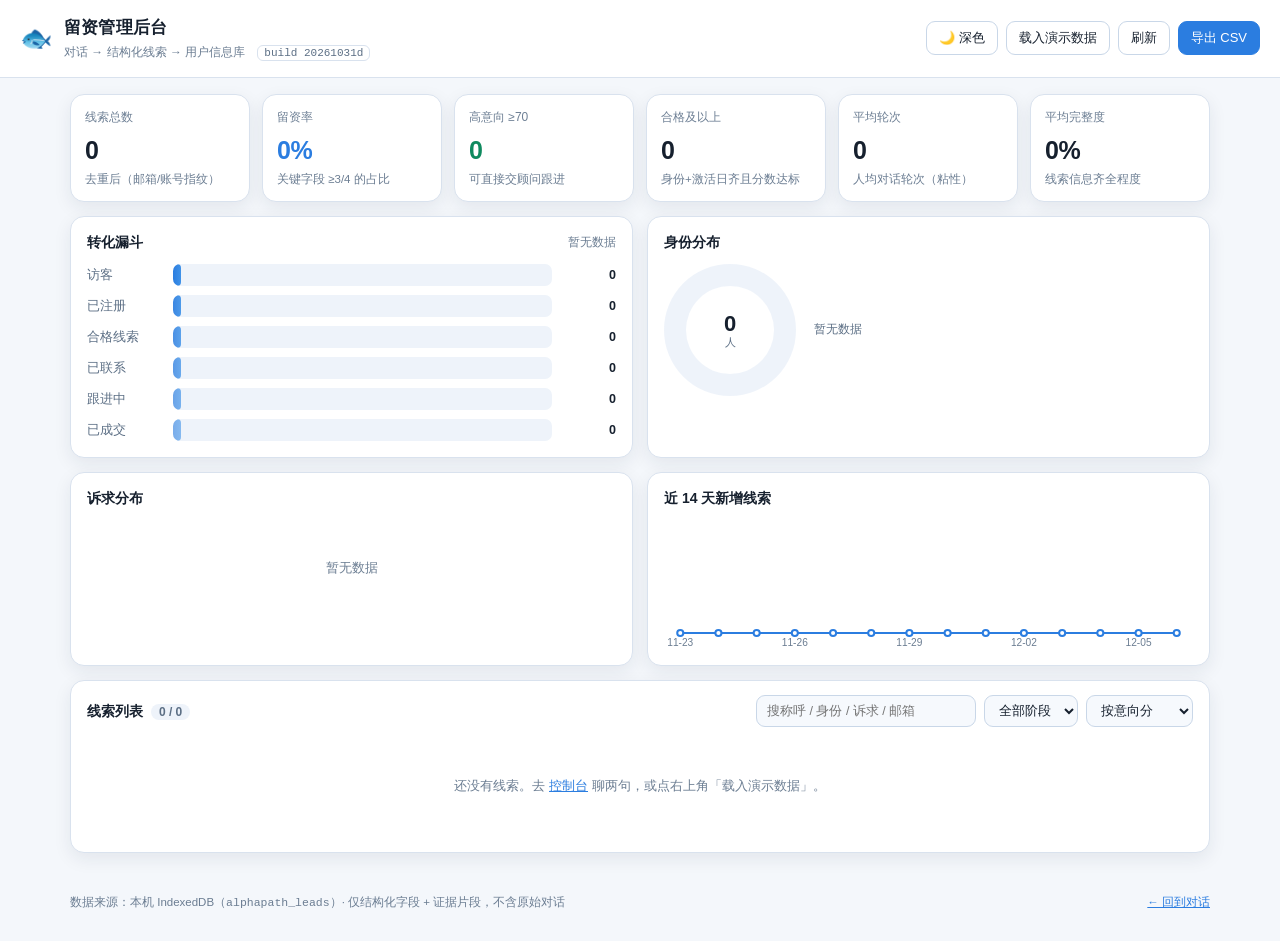
==== admin.html @ 0e46f8a5 "feat(lead): 对话留资 + 用户信息库 + 管理后台（P0，纯前端） - engine/leaddb.js：线索模型（六维意向分 / 完整度 / 漏斗阶段确定性晋级 / 改口留痕 / 同人去" ====
<!DOCTYPE html>
<html lang="zh-Hans" data-theme="light">
<head>
<meta charset="utf-8">
<meta name="viewport" content="width=device-width, initial-scale=1">
<title>留资管理后台 · AlphaPath</title>
<script>
(function () { var t = 'light'; try { t = localStorage.getItem('ap:theme') === 'dark' ? 'dark' : 'light'; } catch (e) { } document.documentElement.setAttribute('data-theme', t); })();
</script>
<link rel="stylesheet" href="admin.css?v=20261030c">
</head>
<body>

<header class="top">
  <div class="brand">
    <span class="logo">🐟</span>
    <div>
      <h1>留资管理后台</h1>
      <p class="sub">对话 → 结构化线索 → 用户信息库　<span class="build" id="build">build —</span></p>
    </div>
  </div>
  <div class="tools">
    <button class="btn ghost" id="btnTheme">🌙 深色</button>
    <button class="btn ghost" id="btnDemo">载入演示数据</button>
    <button class="btn ghost" id="btnRefresh">刷新</button>
    <button class="btn primary" id="btnExport">导出 CSV</button>
  </div>
</header>

<div class="banner" id="demoBanner" hidden>
  <b>DEMO DATA</b>　当前混入了演示种子数据（姓名与联系方式均为虚构），仅用于展示产品能力，不代表真实用户。
  <button class="link" id="btnClearDemo">清除演示数据</button>
</div>

<main>
  <section class="kpis" id="kpis"></section>

  <section class="grid2">
    <div class="card">
      <div class="card-h"><h2>转化漏斗</h2><span class="hint" id="funnelHint"></span></div>
      <div class="funnel" id="funnel"></div>
    </div>
    <div class="card">
      <div class="card-h"><h2>身份分布</h2></div>
      <div class="donut-wrap">
        <div class="donut" id="donut"><span class="donut-c" id="donutCenter">0<br><i>人</i></span></div>
        <ul class="legend" id="legend"></ul>
      </div>
    </div>
  </section>

  <section class="grid2">
    <div class="card">
      <div class="card-h"><h2>诉求分布</h2></div>
      <div class="bars" id="goalBars"></div>
    </div>
    <div class="card">
      <div class="card-h"><h2>近 14 天新增线索</h2></div>
      <div class="trend" id="trend"></div>
    </div>
  </section>

  <section class="card">
    <div class="card-h">
      <h2>线索列表 <span class="count" id="leadCount">0</span></h2>
      <div class="filters">
        <input id="q" type="search" placeholder="搜称呼 / 身份 / 诉求 / 邮箱" spellcheck="false">
        <select id="stageSel"></select>
        <select id="sortSel">
          <option value="intent">按意向分</option>
          <option value="recent">按最近活跃</option>
          <option value="complete">按完整度</option>
        </select>
      </div>
    </div>
    <div class="table-wrap">
      <table id="tbl">
        <thead>
          <tr>
            <th>称呼</th><th>身份</th><th>诉求</th><th>受养人</th>
            <th>完整度</th><th>意向分</th><th>阶段</th><th>轮次</th><th>最近活跃</th>
          </tr>
        </thead>
        <tbody id="tbody"></tbody>
      </table>
      <p class="empty" id="empty" hidden>还没有线索。去 <a href="console.html" target="_blank" rel="noopener">控制台</a> 聊两句，或点右上角「载入演示数据」。</p>
    </div>
  </section>
</main>

<aside class="drawer" id="drawer" hidden>
  <div class="drawer-box">
    <button class="drawer-x" id="drawerX">✕</button>
    <div id="drawerBody"></div>
  </div>
</aside>

<footer class="foot">
  <span>数据来源：本机 IndexedDB（<code>alphapath_leads</code>）· 仅结构化字段 + 证据片段，不含原始对话</span>
  <span><a href="console.html">← 回到对话</a></span>
</footer>

<script src="engine/data/kb.js?v=20261030c"></script>
<script src="engine/leaddb.js?v=20261030c"></script>
<script src="admin.js?v=20261030c"></script>
</body>
</html>
---- admin.css ----
/* AlphaPath · 留资管理后台样式（独立于 console，共用同一套语义 token） */
:root {
  --bg: #f4f7fb; --panel: #ffffff; --panel-2: #f6f9fd; --inset: #eef3fa;
  --text: #16202e; --muted: #5c6f85; --muted-2: #6d7f94; --faint: #6b7d92;
  --line: #d9e2ee; --line-soft: #e4ecf5; --line-strong: #c9d7e8;
  --brand: #2b7de0; --brand-2: #1f6fd0; --brand-grad-2: #3f92e8;
  --brand-soft: rgba(43,125,224,.14); --brand-line: #9dc3ee; --on-accent: #0f3f72;
  --ok: #12996a; --ok-2: #0f8a5f; --ok-soft: rgba(18,153,106,.12); --ok-line: #8fd9bd;
  --warn: #b3760f; --bad: #d64545; --danger-bg: #fdeaea; --danger-line: #e7b3b3; --danger-text: #c33d3d;
  --shadow: 0 6px 18px rgba(20,40,70,.08);
}
:root[data-theme="dark"] {
  --bg: #0b1220; --panel: #111a2b; --panel-2: #0f1727; --inset: #16203a;
  --text: #e8eef7; --muted: #9fb0c6; --muted-2: #93a5bc; --faint: #8fa2b8;
  --line: #1e2b44; --line-soft: #1a2436; --line-strong: #2a3a58;
  --brand: #4da3ff; --brand-2: #3d8ef0; --brand-grad-2: #6fb6ff;
  --brand-soft: rgba(77,163,255,.16); --brand-line: #2f5c92; --on-accent: #dbe8f8;
  --ok: #35c48d; --ok-2: #3ad39a; --ok-soft: rgba(53,196,141,.14); --ok-line: #2b6f57;
  --warn: #e0a33a; --bad: #f07272; --danger-bg: rgba(240,114,114,.14); --danger-line: #6d3a3a; --danger-text: #ff9c9c;
  --shadow: 0 10px 26px rgba(0,0,0,.35);
}
* { box-sizing: border-box; }
html, body { margin: 0; }
body {
  background: var(--bg); color: var(--text);
  font: 14px/1.6 -apple-system, BlinkMacSystemFont, "Segoe UI", "Microsoft YaHei", "PingFang SC", sans-serif;
  -webkit-font-smoothing: antialiased;
}

/* 顶栏 */
.top {
  display: flex; align-items: center; justify-content: space-between; gap: 16px; flex-wrap: wrap;
  padding: 14px 20px; background: var(--panel); border-bottom: 1px solid var(--line); position: sticky; top: 0; z-index: 20;
}
.brand { display: flex; align-items: center; gap: 12px; }
.logo { font-size: 26px; line-height: 1; }
.top h1 { margin: 0; font-size: 17px; letter-spacing: .2px; }
.sub { margin: 2px 0 0; font-size: 12px; color: var(--faint); }
.build { font-family: ui-monospace, Consolas, monospace; font-size: 11px; padding: 1px 6px; border: 1px solid var(--line); border-radius: 6px; color: var(--muted); }
.tools { display: flex; gap: 8px; flex-wrap: wrap; }

.btn {
  appearance: none; border: 1px solid var(--line-strong); background: var(--panel-2); color: var(--text);
  padding: 7px 12px; border-radius: 9px; font-size: 13px; cursor: pointer; transition: .18s;
}
.btn:hover { border-color: var(--brand-line); color: var(--on-accent); background: var(--brand-soft); }
.btn.primary { background: var(--brand); border-color: var(--brand); color: #fff; }
.btn.primary:hover { background: var(--brand-2); border-color: var(--brand-2); color: #fff; }
.btn.ghost { background: transparent; }
.link { appearance: none; background: none; border: 0; color: var(--brand); cursor: pointer; font-size: 12.5px; text-decoration: underline; padding: 0 4px; }

/* 演示横幅 */
.banner {
  margin: 12px 20px 0; padding: 9px 14px; border-radius: 10px; font-size: 12.5px;
  background: rgba(179,118,15,.12); border: 1px solid rgba(179,118,15,.4); color: var(--warn);
}
.banner b { letter-spacing: 1px; }

main { max-width: 1180px; margin: 0 auto; padding: 16px 20px 40px; display: grid; gap: 14px; }

/* 指标卡 */
.kpis { display: grid; grid-template-columns: repeat(6, minmax(0,1fr)); gap: 12px; }
.kpi { background: var(--panel); border: 1px solid var(--line); border-radius: 14px; padding: 13px 14px; box-shadow: var(--shadow); }
.kpi .k { font-size: 12px; color: var(--muted-2); display: flex; align-items: center; gap: 5px; }
.kpi .v { font-size: 25px; font-weight: 700; letter-spacing: -.5px; margin-top: 3px; font-variant-numeric: tabular-nums; }
.kpi .v small { font-size: 12px; font-weight: 500; color: var(--muted); margin-left: 3px; }
.kpi .d { font-size: 11.5px; color: var(--faint); }
.kpi.hot .v { color: var(--brand); }
.kpi.good .v { color: var(--ok-2); }

/* 卡片 */
.card { background: var(--panel); border: 1px solid var(--line); border-radius: 14px; padding: 14px 16px 16px; box-shadow: var(--shadow); }
.card-h { display: flex; align-items: center; justify-content: space-between; gap: 10px; flex-wrap: wrap; margin-bottom: 10px; }
.card-h h2 { margin: 0; font-size: 14px; }
.hint { font-size: 11.5px; color: var(--faint); }
.count { font-size: 12px; color: var(--muted); background: var(--inset); border-radius: 999px; padding: 1px 8px; margin-left: 4px; }
.grid2 { display: grid; grid-template-columns: 1fr 1fr; gap: 14px; }

/* 漏斗 */
.funnel { display: grid; gap: 9px; }
.fn { display: grid; grid-template-columns: 76px 1fr 54px; align-items: center; gap: 10px; font-size: 12.5px; }
.fn .lb { color: var(--muted); }
.fn .bar { height: 22px; border-radius: 7px; background: var(--inset); overflow: hidden; }
.fn .bar > i { display: block; height: 100%; width: 0; border-radius: 7px; background: linear-gradient(90deg, var(--brand), var(--brand-grad-2)); transition: width .5s ease; }
.fn:nth-child(2) .bar > i { opacity: .92; }
.fn:nth-child(3) .bar > i { opacity: .84; }
.fn:nth-child(4) .bar > i { opacity: .76; }
.fn:nth-child(5) .bar > i { opacity: .68; }
.fn:nth-child(6) .bar > i { opacity: .6; }
.fn .n { text-align: right; font-variant-numeric: tabular-nums; color: var(--text); font-weight: 600; }

/* 甜甜圈 */
.donut-wrap { display: flex; align-items: center; gap: 18px; flex-wrap: wrap; }
.donut {
  position: relative; width: 132px; height: 132px; border-radius: 50%; flex: 0 0 auto;
  background: conic-gradient(var(--inset) 0 100%);
  transition: background .4s;
}
.donut::after { content: ''; position: absolute; inset: 22px; border-radius: 50%; background: var(--panel); }
.donut-c { position: absolute; inset: 0; display: flex; align-items: center; justify-content: center; flex-direction: column; font-size: 22px; font-weight: 700; z-index: 2; line-height: 1.1; }
.donut-c i { font-size: 11px; font-weight: 500; color: var(--muted); font-style: normal; }
.legend { list-style: none; margin: 0; padding: 0; display: grid; gap: 5px; font-size: 12px; min-width: 150px; }
.legend li { display: flex; align-items: center; gap: 7px; color: var(--muted); }
.legend i { width: 9px; height: 9px; border-radius: 3px; flex: 0 0 auto; }
.legend b { margin-left: auto; color: var(--text); font-variant-numeric: tabular-nums; }

/* 横向分布条 */
.bars { display: grid; gap: 8px; }
.bl { display: grid; grid-template-columns: 84px 1fr 42px; gap: 10px; align-items: center; font-size: 12.5px; }
.bl .lb { color: var(--muted); }
.bl .tr { height: 9px; border-radius: 999px; background: var(--inset); overflow: hidden; }
.bl .tr > i { display: block; height: 100%; width: 0; background: var(--brand); border-radius: 999px; transition: width .5s; }
.bl .n { text-align: right; color: var(--text); font-variant-numeric: tabular-nums; }

/* 趋势 */
.trend svg { width: 100%; height: 130px; display: block; }
.trend .axis { stroke: var(--line-soft); stroke-width: 1; }
.trend .line { fill: none; stroke: var(--brand); stroke-width: 2.2; stroke-linecap: round; stroke-linejoin: round; }
.trend .area { fill: var(--brand); opacity: .12; }
.trend .pt { fill: var(--panel); stroke: var(--brand); stroke-width: 2; }
.trend .xl { fill: var(--faint); font-size: 10px; }

/* 表格 */
.filters { display: flex; gap: 8px; flex-wrap: wrap; }
.filters input, .filters select {
  background: var(--panel-2); color: var(--text); border: 1px solid var(--line-strong);
  border-radius: 9px; padding: 7px 10px; font-size: 12.5px;
}
.filters input { min-width: 220px; }
.table-wrap { overflow-x: auto; }
table { width: 100%; border-collapse: collapse; font-size: 13px; }
th, td { text-align: left; padding: 9px 10px; border-bottom: 1px solid var(--line-soft); white-space: nowrap; }
th { font-size: 11.5px; font-weight: 600; color: var(--muted-2); letter-spacing: .3px; background: var(--panel-2); position: sticky; top: 0; }
tbody tr { cursor: pointer; transition: background .15s; }
tbody tr:hover { background: var(--brand-soft); }
td.num { font-variant-numeric: tabular-nums; }
.tag { display: inline-block; padding: 1px 8px; border-radius: 999px; font-size: 11.5px; border: 1px solid var(--brand-line); background: var(--brand-soft); color: var(--on-accent); }
.tag.st-qualified { border-color: var(--ok-line); background: var(--ok-soft); color: var(--ok-2); }
.tag.st-contacted, .tag.st-consulting { border-color: rgba(179,118,15,.4); background: rgba(179,118,15,.12); color: var(--warn); }
.tag.st-converted { border-color: var(--ok-line); background: var(--ok-soft); color: var(--ok-2); font-weight: 600; }
.tag.st-lost { border-color: var(--danger-line); background: var(--danger-bg); color: var(--danger-text); }
.tag.demo { border-color: rgba(179,118,15,.4); background: rgba(179,118,15,.12); color: var(--warn); margin-left: 5px; font-size: 10.5px; }
.mini { height: 6px; width: 54px; border-radius: 999px; background: var(--inset); display: inline-block; vertical-align: middle; overflow: hidden; margin-right: 6px; }
.mini > i { display: block; height: 100%; background: linear-gradient(90deg, var(--brand), var(--brand-grad-2)); }
.empty { text-align: center; color: var(--faint); padding: 26px 10px; font-size: 13px; }
.empty a { color: var(--brand); }

/* 抽屉 */
.drawer { position: fixed; inset: 0; background: rgba(10,20,35,.42); display: flex; justify-content: flex-end; z-index: 50; }
.drawer[hidden] { display: none; }
.drawer-box {
  width: min(520px, 100%); height: 100%; overflow-y: auto; background: var(--panel);
  border-left: 1px solid var(--line); padding: 18px 18px 40px; position: relative; animation: slideIn .22s ease;
}
@keyframes slideIn { from { transform: translateX(18px); opacity: .6; } to { transform: none; opacity: 1; } }
.drawer-x {
  position: absolute; top: 12px; right: 12px; width: 30px; height: 30px; border-radius: 8px;
  border: 1px solid var(--line-strong); background: var(--panel-2); color: var(--text); cursor: pointer; font-size: 14px;
}
.dr-name { font-size: 18px; font-weight: 700; margin: 0 30px 4px 0; }
.dr-sub { font-size: 12px; color: var(--faint); margin: 0 0 12px; }
.dr-facts { display: grid; gap: 7px; margin: 0 0 14px; }
.dr-f { display: grid; grid-template-columns: 78px 1fr; gap: 8px; font-size: 12.5px; align-items: start; }
.dr-f .k { color: var(--muted-2); }
.dr-f .v { color: var(--text); }
.dr-f .ev { display: block; color: var(--faint); font-size: 11.5px; margin-top: 1px; }
h4.sec { font-size: 12px; color: var(--muted-2); letter-spacing: .4px; margin: 16px 0 8px; text-transform: uppercase; }
.tl { list-style: none; margin: 0; padding: 0 0 0 14px; border-left: 2px solid var(--line); display: grid; gap: 9px; font-size: 12.5px; }
.tl li { position: relative; color: var(--muted); }
.tl li::before { content: ''; position: absolute; left: -20px; top: 6px; width: 7px; height: 7px; border-radius: 50%; background: var(--brand); }
.tl b { color: var(--text); font-weight: 600; }
.dr-act { display: flex; gap: 8px; flex-wrap: wrap; margin-top: 8px; }
.dr-act select, .dr-act textarea {
  background: var(--panel-2); color: var(--text); border: 1px solid var(--line-strong); border-radius: 9px; padding: 7px 9px; font-size: 12.5px;
}
.dr-act textarea { width: 100%; min-height: 62px; resize: vertical; font-family: inherit; }
.meter { display: flex; align-items: center; gap: 9px; font-size: 12px; color: var(--muted-2); margin: 5px 0; }
.meter .tr { flex: 1; height: 7px; border-radius: 999px; background: var(--inset); overflow: hidden; }
.meter .tr > i { display: block; height: 100%; background: linear-gradient(90deg, var(--brand), var(--brand-grad-2)); }
.meter b { font-variant-numeric: tabular-nums; color: var(--text); }

.foot {
  max-width: 1180px; margin: 0 auto; padding: 0 20px 30px; display: flex; justify-content: space-between; gap: 12px; flex-wrap: wrap;
  font-size: 11.5px; color: var(--faint);
}
.foot code { font-family: ui-monospace, Consolas, monospace; }
.foot a { color: var(--brand); }

@media (max-width: 980px) {
  .kpis { grid-template-columns: repeat(3, minmax(0,1fr)); }
  .grid2 { grid-template-columns: 1fr; }
}
@media (max-width: 560px) {
  .kpis { grid-template-columns: repeat(2, minmax(0,1fr)); }
  .top { padding: 12px 14px; }
  main { padding: 12px 14px 30px; }
  .filters input { min-width: 0; width: 100%; }
  .filters { width: 100%; }
}

/* 小屏：表格横向滚动必须被卡片约束住（grid 子项默认 min-width:auto 会撑破） */
main > section, .card { min-width: 0; }
.table-wrap { max-width: 100%; }
/* 深色下品牌蓝较亮，白字对比度不足（2.6:1）→ 改用深色字（约 7:1） */
:root[data-theme="dark"] .btn.primary { color: #08192e; font-weight: 600; }
:root[data-theme="dark"] .btn.primary:hover { color: #061424; }
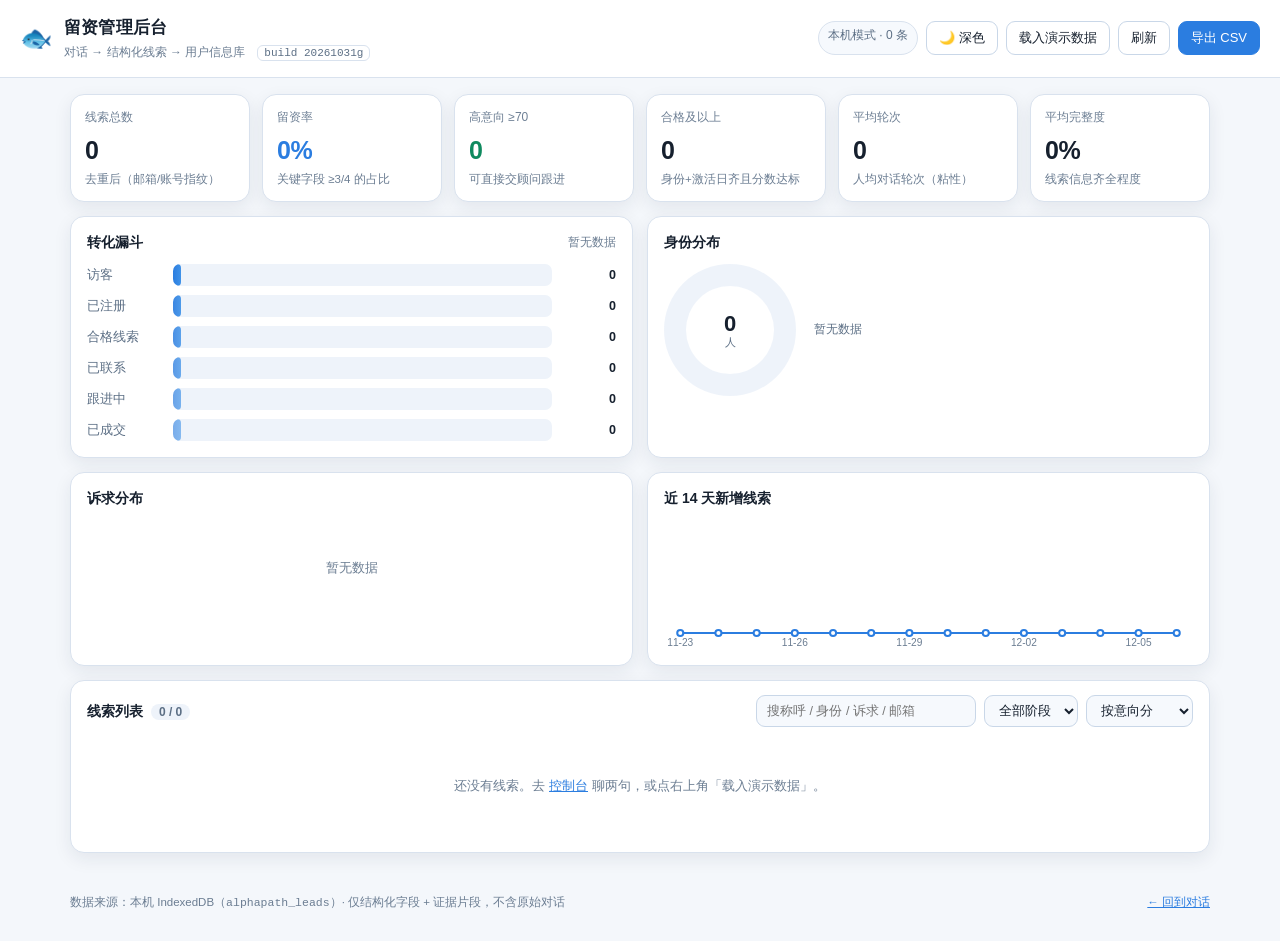
==== commit a215c54c: "feat(sync): 多用户汇总库 + 管理员后台（P1，Cloudflare Worker + D1） - worker/{schema.sql,app.mjs,index.js}：leads/e" ====
--- a/admin.html
+++ b/admin.html
@@ -20,12 +20,25 @@
     </div>
   </div>
   <div class="tools">
+    <span class="mode" id="modeTag">本机模式</span>
     <button class="btn ghost" id="btnTheme">🌙 深色</button>
     <button class="btn ghost" id="btnDemo">载入演示数据</button>
     <button class="btn ghost" id="btnRefresh">刷新</button>
     <button class="btn primary" id="btnExport">导出 CSV</button>
   </div>
 </header>
+
+<div class="login" id="login" hidden>
+  <form class="login-box" id="loginForm">
+    <h2>管理员登录</h2>
+    <p class="hint">汇总库含真实联系方式，需登录后查看。演示数据请用 <code>?demo=1</code>。</p>
+    <label>账号<input id="lgUser" autocomplete="username" value="admin"></label>
+    <label>密码<input id="lgPass" type="password" autocomplete="current-password"></label>
+    <p class="err" id="lgErr" hidden></p>
+    <div class="row"><button class="btn primary" type="submit">登录</button>
+      <a class="btn ghost" href="?demo=1">看演示数据</a></div>
+  </form>
+</div>
 
 <div class="banner" id="demoBanner" hidden>
   <b>DEMO DATA</b>　当前混入了演示种子数据（姓名与联系方式均为虚构），仅用于展示产品能力，不代表真实用户。
@@ -101,6 +114,7 @@
 </footer>
 
 <script src="engine/data/kb.js?v=20261030c"></script>
+<script src="sync-config.js?v=20261031f"></script>
 <script src="engine/leaddb.js?v=20261030c"></script>
 <script src="admin.js?v=20261030c"></script>
 </body>
--- a/admin.css
+++ b/admin.css
@@ -204,3 +204,20 @@
 /* 深色下品牌蓝较亮，白字对比度不足（2.6:1）→ 改用深色字（约 7:1） */
 :root[data-theme="dark"] .btn.primary { color: #08192e; font-weight: 600; }
 :root[data-theme="dark"] .btn.primary:hover { color: #061424; }
+
+/* 模式标识 + 管理员登录 */
+.mode { font-size: 12px; color: var(--muted); background: var(--panel-2); border: 1px solid var(--line);
+  padding: 4px 9px; border-radius: 999px; white-space: nowrap; }
+.mode.live { color: var(--ok-2); border-color: var(--ok-line); background: var(--ok-soft); }
+.login { position: fixed; inset: 0; z-index: 40; display: grid; place-items: center; padding: 20px;
+  background: color-mix(in srgb, var(--bg) 82%, transparent); backdrop-filter: blur(6px); }
+.login[hidden] { display: none; }
+.login-box { width: min(400px, 100%); background: var(--panel); border: 1px solid var(--line);
+  border-radius: 16px; padding: 22px; box-shadow: 0 20px 60px rgba(0,0,0,.18); }
+.login-box h2 { margin: 0 0 6px; font-size: 18px; }
+.login-box label { display: block; margin: 12px 0 0; font-size: 13px; color: var(--muted); }
+.login-box input { width: 100%; margin-top: 6px; padding: 10px 12px; border-radius: 10px;
+  border: 1px solid var(--line); background: var(--inset); color: var(--text); font: inherit; }
+.login-box .row { margin-top: 16px; display: flex; gap: 10px; }
+.login-box .err { color: var(--danger-text); font-size: 13px; margin: 10px 0 0; }
+.login-box code { background: var(--inset); padding: 1px 5px; border-radius: 5px; }
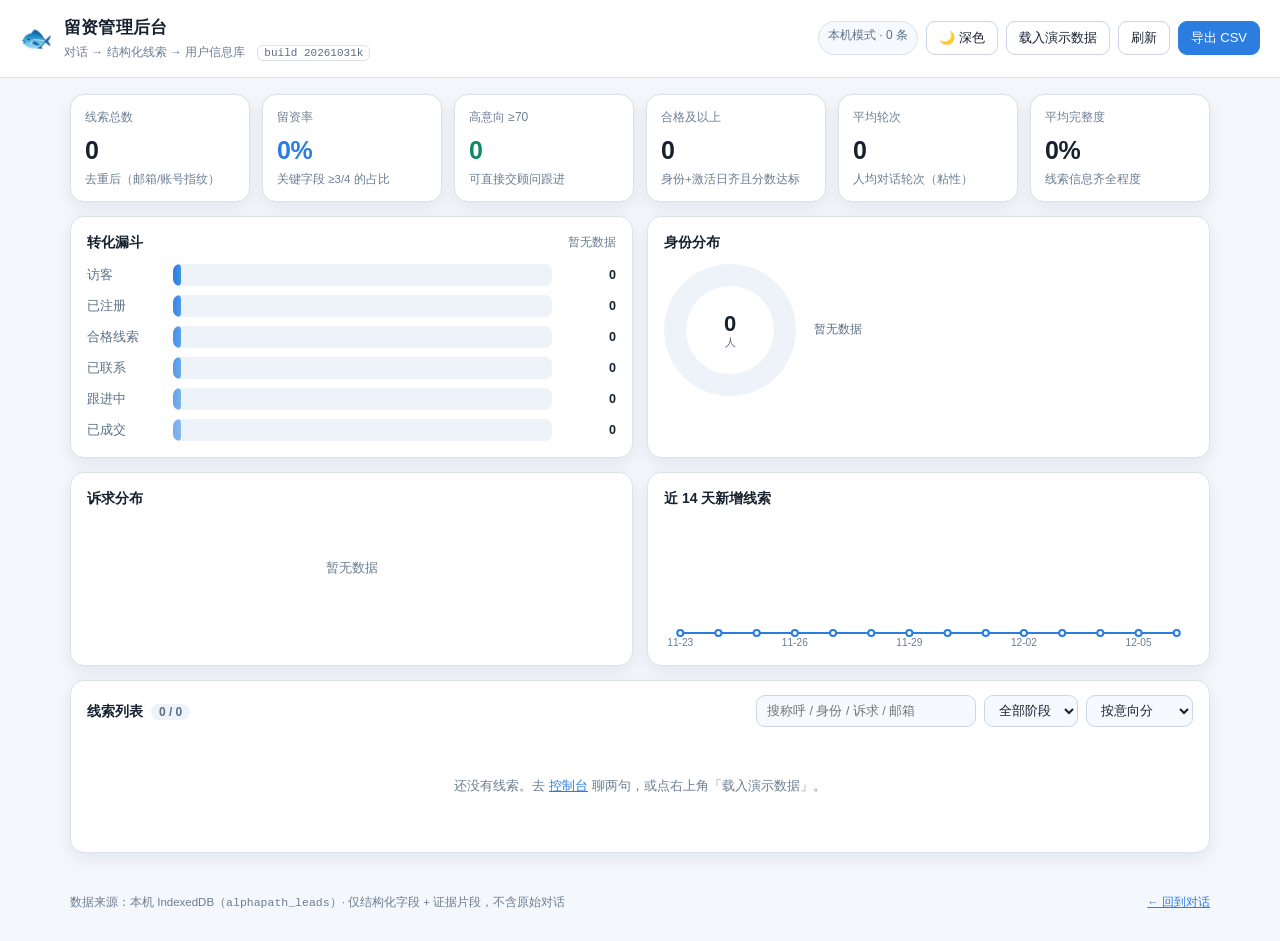
==== commit a26d2042: "fix(plan): boot 就绪标记 + 探针等待就绪 + 版本号统一 - app.js：boot() 末尾置 window.AP_BOOTED，供端到端探针判断「脚本已加载且事件已绑定」   （" ====
--- a/admin.html
+++ b/admin.html
@@ -114,7 +114,7 @@
 </footer>
 
 <script src="engine/data/kb.js?v=20261030c"></script>
-<script src="sync-config.js?v=20261031f"></script>
+<script src="sync-config.js?v=20261031k"></script>
 <script src="engine/leaddb.js?v=20261030c"></script>
 <script src="admin.js?v=20261030c"></script>
 </body>
